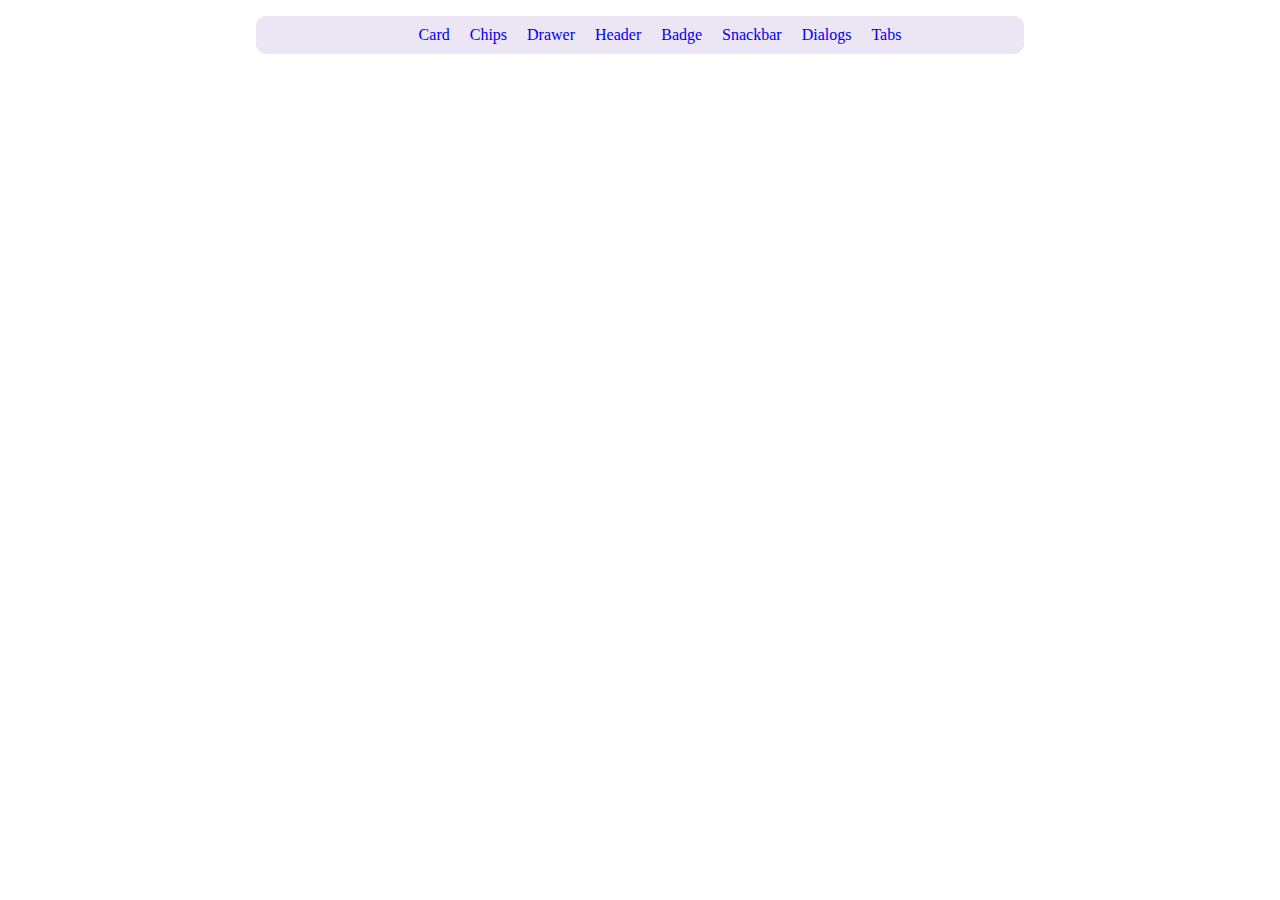
==== index.html @ 97e0ac13 "Front page created" ====
<!DOCTYPE html>
<html lang="en">

<head>
    <meta charset="UTF-8">
    <meta http-equiv="X-UA-Compatible" content="IE=edge">
    <meta name="viewport" content="width=device-width, initial-scale=1.0">
    <title>Week 2 Assignment</title>
    <link rel="stylesheet" href="/styles.css">
</head>

<body>
    <header class="head">

        <ul>
            <div class="div">
                <li class="list"><a href="#"> Card</a></li>
                <li class="list"><a href="#"> Chips</a></li>
                <li class="list"><a href="#"> Drawer</a></li>
                <li class="list"><a href="#">Header</a> </li>
                <li class="list"><a href="#"> Badge</a></li>
                <li class="list"><a href="#"> Snackbar</a></li>
                <li class="list"><a href="#">Dialogs</a> </li>
                <li class="list"><a href="#">Tabs</a> </li>
            </div>

        </ul>
    </header>
</body>

</html>
---- styles.css ----
header{
    background-color: rgb(236, 229, 243);
    border-radius: 10px;
    width: 60vw;
    margin: auto;
    
}
.div{
    display: flex;
    flex-wrap: wrap;
    justify-content: center;
   
}

li{
    list-style: none;
    padding: 10px;
}

a{
    text-decoration: none;
}

a:hover{
    color:rgb(164, 107, 221)
}
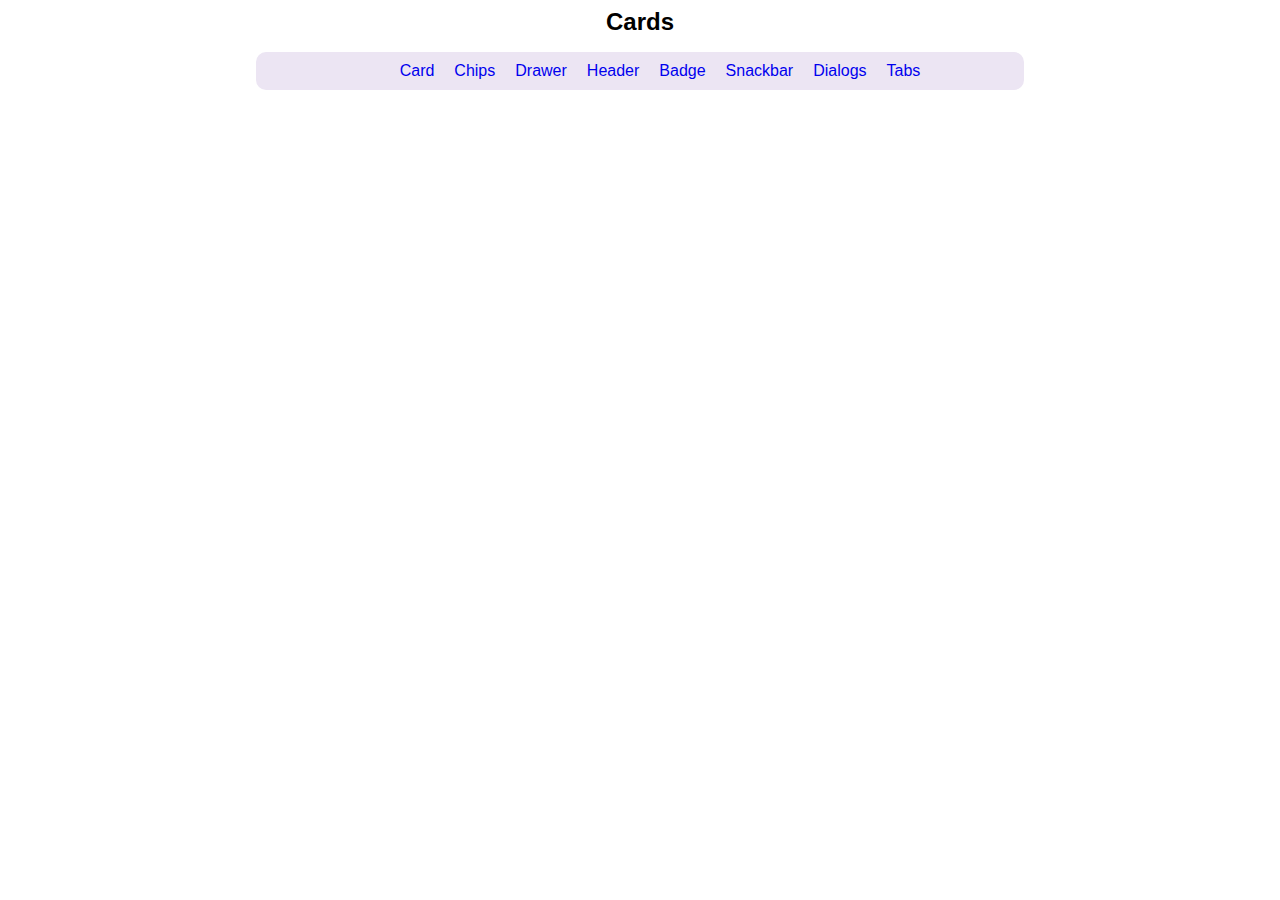
==== commit 155d1633: "Work startedd on card" ====
--- a/index.html
+++ b/index.html
@@ -10,8 +10,8 @@
 </head>
 
 <body>
+    <h4 class="head4">Cards</h4>
     <header class="head">
-
         <ul>
             <div class="div">
                 <li class="list"><a href="#"> Card</a></li>
@@ -23,9 +23,10 @@
                 <li class="list"><a href="#">Dialogs</a> </li>
                 <li class="list"><a href="#">Tabs</a> </li>
             </div>
-
         </ul>
     </header>
+
+
 </body>
 
 </html>--- a/styles.css
+++ b/styles.css
@@ -1,3 +1,9 @@
+*{
+    box-sizing: border-box;
+    font-family:'Lucida Sans', 'Lucida Sans Regular', 'Lucida Grande', 'Lucida Sans Unicode', Geneva, Verdana, sans-serif
+}
+
+
 header{
     background-color: rgb(236, 229, 243);
     border-radius: 10px;
@@ -23,4 +29,10 @@
 
 a:hover{
     color:rgb(164, 107, 221)
+}
+
+.head4{
+    font-size: 1.5rem;
+    text-align: center;
+   margin: 0;
 }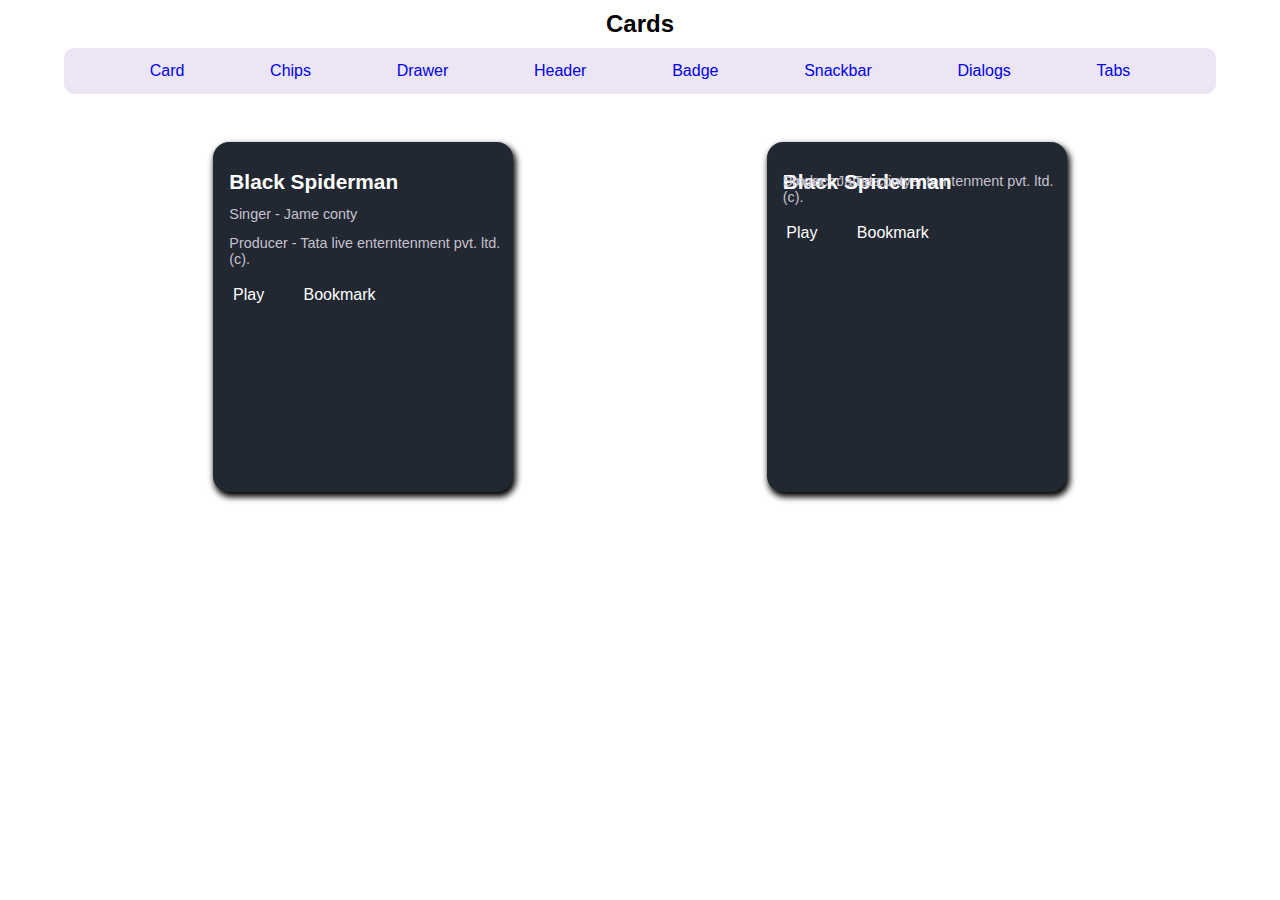
==== commit e898532c: "Few card done" ====
--- a/index.html
+++ b/index.html
@@ -6,25 +6,97 @@
     <meta http-equiv="X-UA-Compatible" content="IE=edge">
     <meta name="viewport" content="width=device-width, initial-scale=1.0">
     <title>Week 2 Assignment</title>
+    <script src="https://kit.fontawesome.com/2a3afcb5fd.js" crossorigin="anonymous"></script>
     <link rel="stylesheet" href="/styles.css">
 </head>
 
 <body>
     <h4 class="head4">Cards</h4>
     <header class="head">
-        <ul>
-            <div class="div">
-                <li class="list"><a href="#"> Card</a></li>
-                <li class="list"><a href="#"> Chips</a></li>
-                <li class="list"><a href="#"> Drawer</a></li>
-                <li class="list"><a href="#">Header</a> </li>
-                <li class="list"><a href="#"> Badge</a></li>
-                <li class="list"><a href="#"> Snackbar</a></li>
-                <li class="list"><a href="#">Dialogs</a> </li>
-                <li class="list"><a href="#">Tabs</a> </li>
+
+        <div class="div">
+            <li class="list"><a class="anchor1" href="#"> Card</a></li>
+            <li class="list"><a class="anchor1" href="#"> Chips</a></li>
+            <li class="list"><a class="anchor1" href="#"> Drawer</a></li>
+            <li class="list"><a class="anchor1" href="#">Header</a> </li>
+            <li class="list"><a class="anchor1" href="#"> Badge</a></li>
+            <li class="list"><a class="anchor1" href="#"> Snackbar</a></li>
+            <li class="list"><a class="anchor1" href="#">Dialogs</a> </li>
+            <li class="list"><a class="anchor1" href="#">Tabs</a> </li>
+        </div>
+    </header>
+
+    <div class="main">
+
+        <!--  first basic card  -->
+
+        <div class="container">
+            <div class="img">
+                <img class="image"
+                    src="https://www.pixelstalk.net/wp-content/uploads/2016/08/Black-Spiderman-Iphone-HD-Wallpaper.jpg"
+                    alt="">
             </div>
-        </ul>
-    </header>
+            <div class="text">
+                Black Spiderman
+            </div>
+            <div class="name">
+                Singer - Jame conty
+            </div>
+            <div class="company">
+                Producer - Tata live enterntenment pvt. ltd. (c).
+            </div>
+            <div class="btn-card">
+                <a class="like" href="#">Play</a>
+                <a class="like" href="#">Bookmark</a>
+                <a href="">
+                    <i class="far fa-heart "></i>
+                </a>
+                <a href="">
+                    <i class="fas fa-comment"></i>
+                </a>
+                <a href="">
+                    <i class="fab fa-youtube"></i>
+                </a>
+            </div>
+        </div>
+
+        <!-- second basic text over media  -->
+
+        <div class="container">
+            <div class="img">
+                <img class="image"
+                    src="https://www.pixelstalk.net/wp-content/uploads/2016/08/Black-Spiderman-Iphone-HD-Wallpaper.jpg"
+                    alt="">
+            </div>
+            <div class="text-1">
+                Black Spiderman
+            </div>
+            <div class="name-1">
+                Singer - Jame conty
+            </div>
+            <div class="company">
+                Producer - Tata live enterntenment pvt. ltd. (c).
+            </div>
+            <div class="btn-card">
+                <a class="like" href="#">Play</a>
+                <a class="like" href="#">Bookmark</a>
+                <a href="">
+                    <i class="far fa-heart "></i>
+                </a>
+                <a href="">
+                    <i class="fas fa-comment"></i>
+                </a>
+                <a href="">
+                    <i class="fab fa-youtube"></i>
+                </a>
+            </div>
+
+        </div>
+
+
+
+
+    </div>
 
 
 </body>
--- a/styles.css
+++ b/styles.css
@@ -1,38 +1,148 @@
-*{
+* {
     box-sizing: border-box;
-    font-family:'Lucida Sans', 'Lucida Sans Regular', 'Lucida Grande', 'Lucida Sans Unicode', Geneva, Verdana, sans-serif
+    font-family: 'Lucida Sans', 'Lucida Sans Regular', 'Lucida Grande', 'Lucida Sans Unicode', Geneva, Verdana, sans-serif
 }
 
 
-header{
+header {
     background-color: rgb(236, 229, 243);
     border-radius: 10px;
-    width: 60vw;
+    width: 90vw;
     margin: auto;
-    
+    padding: 10px;
+
 }
-.div{
+
+.div {
     display: flex;
     flex-wrap: wrap;
-    justify-content: center;
-   
+    justify-content: space-evenly;
+
+
+
 }
 
-li{
+li {
     list-style: none;
-    padding: 10px;
+    padding: 4px 10px;
 }
 
 a{
     text-decoration: none;
 }
 
-a:hover{
-    color:rgb(164, 107, 221)
+.anchor1{
+    text-decoration: none;
 }
 
-.head4{
+.anchor1:hover {
+    color: rgb(164, 107, 221)
+}
+
+.head4 {
     font-size: 1.5rem;
     text-align: center;
-   margin: 0;
-}+    margin: 10px;
+}
+
+
+
+
+
+
+
+.main{
+    display: flex;
+    flex-wrap: wrap;
+    justify-content: space-evenly;
+}
+
+
+
+/* first basic card */
+
+.image {
+    width: 300px;
+    height: 200;
+    border-radius: 1rem 1rem 0rem 0rem;
+}
+.container {
+    width: 300px;
+    height: 350px;
+    margin: 3rem;
+    box-shadow: 2px 4px 6px 1px black;
+    background-color: #222831;
+    border-radius: 1rem;
+}
+
+.text {
+    margin-left: 1rem;
+    margin-top: 0.6rem;
+    font-size: 1.3rem;
+    font-weight: 700;
+    color: white;
+}
+
+.name{
+    color: rgb(197, 193, 207);
+    font-size: 0.9rem;
+    font-weight: 300;
+    margin-top: 0.8rem ;
+    margin-left: 1rem;
+}
+
+.company{
+    color: rgb(197, 193, 207);
+    font-size: 0.9rem;
+    font-weight: 300;
+    margin-top: 0.8rem ;
+    margin-left: 1rem;
+}
+
+.btn-card{
+  display: flex;
+  justify-content: space-around;
+  margin-top: 1.2rem;
+}
+
+.like{
+    color: rgb(255, 255, 255);
+}
+
+.like:hover{
+  color: rgb(141, 134, 134);
+
+}
+
+.fa-heart{
+    color: rgb(253, 246, 246);
+}
+
+.fa-comment{
+    color: rgb(253, 246, 246);
+}
+
+.fa-youtube{
+    color: rgb(253, 8, 8);
+}
+
+
+/*second basic text over media */
+
+.text-1{
+position: absolute;
+margin-left: 1rem;
+margin-top: 0.6rem;
+font-size: 1.3rem;
+font-weight: 700;
+color: white;
+}
+
+.name-1{
+    color: rgb(197, 193, 207);
+    font-size: 0.9rem;
+    font-weight: 300;
+    margin-top: 0.8rem ;
+    margin-left: 1rem;
+    position: absolute;
+}
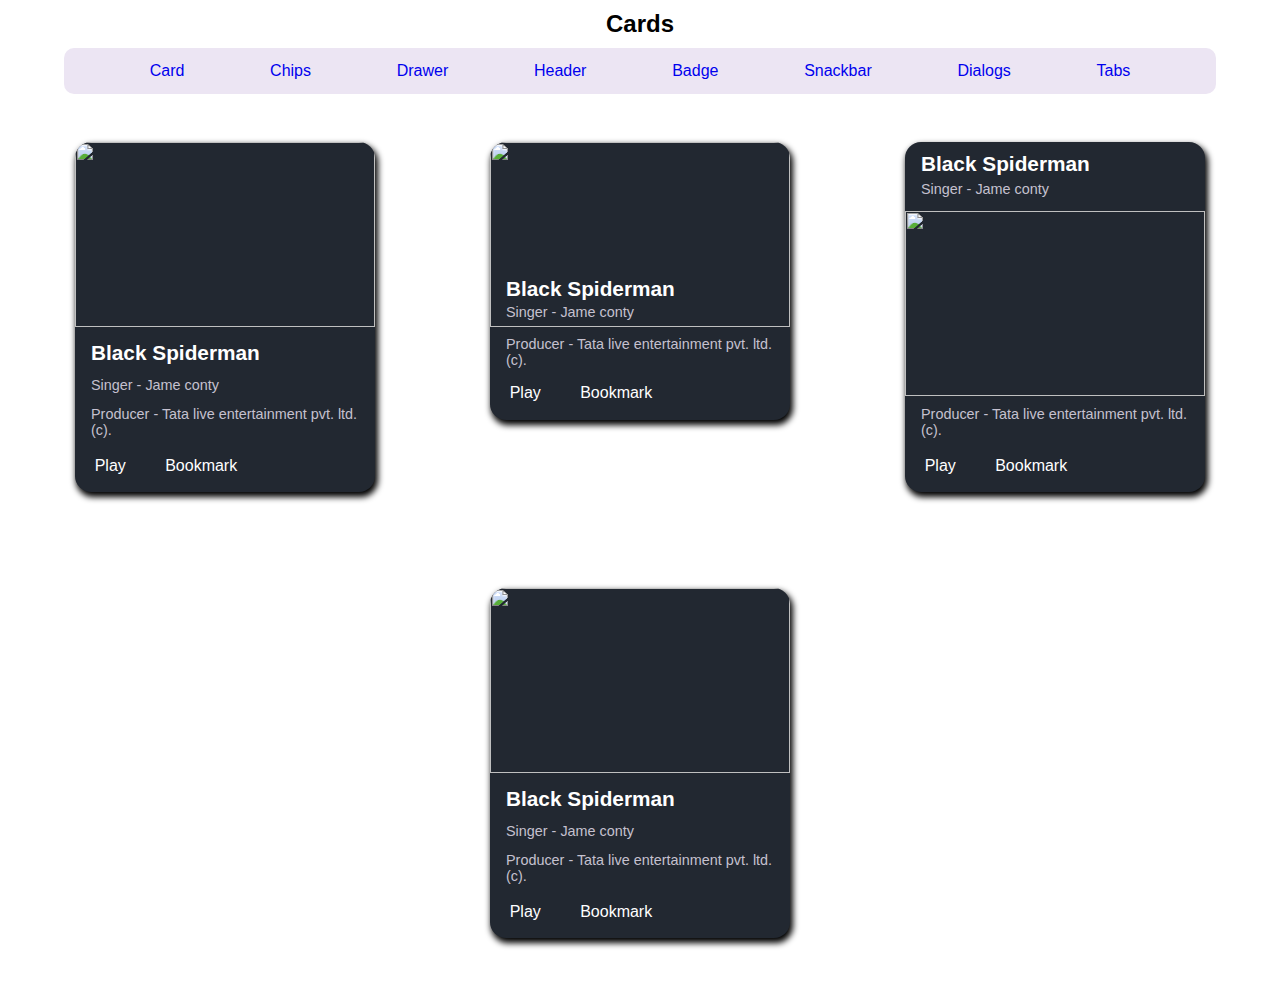
==== commit 5df79259: "3 card done" ====
--- a/index.html
+++ b/index.html
@@ -43,7 +43,7 @@
                 Singer - Jame conty
             </div>
             <div class="company">
-                Producer - Tata live enterntenment pvt. ltd. (c).
+                Producer - Tata live entertainment pvt. ltd. (c).
             </div>
             <div class="btn-card">
                 <a class="like" href="#">Play</a>
@@ -62,22 +62,24 @@
 
         <!-- second basic text over media  -->
 
-        <div class="container">
+        <div class="container-2">
             <div class="img">
                 <img class="image"
                     src="https://www.pixelstalk.net/wp-content/uploads/2016/08/Black-Spiderman-Iphone-HD-Wallpaper.jpg"
                     alt="">
             </div>
-            <div class="text-1">
-                Black Spiderman
+            <div class="position2b">
+                <div class="text">
+                    Black Spiderman
+                </div>
+                <div class="name-1">
+                    Singer - Jame conty
+                </div>
             </div>
-            <div class="name-1">
-                Singer - Jame conty
+            <div class="company-1">
+                Producer - Tata live entertainment pvt. ltd. (c).
             </div>
-            <div class="company">
-                Producer - Tata live enterntenment pvt. ltd. (c).
-            </div>
-            <div class="btn-card">
+            <div class="btn-card-1">
                 <a class="like" href="#">Play</a>
                 <a class="like" href="#">Bookmark</a>
                 <a href="">
@@ -93,6 +95,75 @@
 
         </div>
 
+        <!-- Third Basic w/header -->
+
+        <div class="container-3">
+            <div class="img">
+                <img class="image-3"
+                    src="https://www.pixelstalk.net/wp-content/uploads/2016/08/Black-Spiderman-Iphone-HD-Wallpaper.jpg"
+                    alt="">
+            </div>
+            <div class="text-3">
+                Black Spiderman
+            </div>
+            <div class="name-3">
+                Singer - Jame conty
+            </div>
+            <div class="company">
+                Producer - Tata live entertainment pvt. ltd. (c).
+            </div>
+            <div class="btn-card">
+                <a class="like" href="#">Play</a>
+                <a class="like" href="#">Bookmark</a>
+                <a href="">
+                    <i class="far fa-heart "></i>
+                </a>
+                <a href="">
+                    <i class="fas fa-comment"></i>
+                </a>
+                <a href="">
+                    <i class="fab fa-youtube"></i>
+                </a>
+            </div>
+        </div>
+
+
+        <!-- Fourth Basic w/ only buttons -->
+
+        <div class="container">
+            <div class="img">
+                <img class="image"
+                    src="https://www.pixelstalk.net/wp-content/uploads/2016/08/Black-Spiderman-Iphone-HD-Wallpaper.jpg"
+                    alt="">
+            </div>
+            <div class="text">
+                Black Spiderman
+            </div>
+            <div class="name">
+                Singer - Jame conty
+            </div>
+            <div class="company">
+                Producer - Tata live entertainment pvt. ltd. (c).
+            </div>
+            <div class="btn-card">
+                <a class="like" href="#">Play</a>
+                <a class="like" href="#">Bookmark</a>
+                <a class="display" href="">
+                    <i class="far fa-heart "></i>
+                </a>
+                <a class="display" href="">
+                    <i class="fas fa-comment"></i>
+                </a>
+                <a class="display" href="">
+                    <i class="fab fa-youtube"></i>
+                </a>
+            </div>
+        </div>
+
+
+
+
+
 
 
 
--- a/styles.css
+++ b/styles.css
@@ -27,11 +27,11 @@
     padding: 4px 10px;
 }
 
-a{
+a {
     text-decoration: none;
 }
 
-.anchor1{
+.anchor1 {
     text-decoration: none;
 }
 
@@ -51,7 +51,7 @@
 
 
 
-.main{
+.main {
     display: flex;
     flex-wrap: wrap;
     justify-content: space-evenly;
@@ -63,9 +63,10 @@
 
 .image {
     width: 300px;
-    height: 200;
+    height: 185px;
     border-radius: 1rem 1rem 0rem 0rem;
 }
+
 .container {
     width: 300px;
     height: 350px;
@@ -83,66 +84,132 @@
     color: white;
 }
 
-.name{
-    color: rgb(197, 193, 207);
-    font-size: 0.9rem;
-    font-weight: 300;
-    margin-top: 0.8rem ;
-    margin-left: 1rem;
-}
-
-.company{
-    color: rgb(197, 193, 207);
-    font-size: 0.9rem;
-    font-weight: 300;
-    margin-top: 0.8rem ;
-    margin-left: 1rem;
-}
-
-.btn-card{
-  display: flex;
-  justify-content: space-around;
-  margin-top: 1.2rem;
-}
-
-.like{
+.name {
+    color: rgb(197, 193, 207);
+    font-size: 0.9rem;
+    font-weight: 300;
+    margin-top: 0.8rem;
+    margin-left: 1rem;
+}
+
+.company {
+    color: rgb(197, 193, 207);
+    font-size: 0.9rem;
+    font-weight: 300;
+    margin-top: 0.8rem;
+    margin-left: 1rem;
+}
+
+.btn-card {
+    display: flex;
+    justify-content: space-around;
+    margin-top: 1.2rem;
+}
+
+.like {
     color: rgb(255, 255, 255);
 }
 
-.like:hover{
-  color: rgb(141, 134, 134);
-
-}
-
-.fa-heart{
+.like:hover {
+    color: rgb(141, 134, 134);
+
+}
+
+.fa-heart {
     color: rgb(253, 246, 246);
 }
 
-.fa-comment{
+.fa-comment {
     color: rgb(253, 246, 246);
 }
 
-.fa-youtube{
+.fa-youtube {
     color: rgb(253, 8, 8);
 }
 
 
 /*second basic text over media */
 
-.text-1{
-position: absolute;
-margin-left: 1rem;
-margin-top: 0.6rem;
-font-size: 1.3rem;
-font-weight: 700;
-color: white;
-}
-
-.name-1{
-    color: rgb(197, 193, 207);
-    font-size: 0.9rem;
-    font-weight: 300;
-    margin-top: 0.8rem ;
-    margin-left: 1rem;
-    position: absolute;
-}
+.container-2 {
+    width: 300px;
+    height: 278px;
+    margin: 3rem;
+    box-shadow: 2px 4px 6px 1px black;
+    background-color: #222831;
+    border-radius: 1rem;
+
+}
+
+.name-1 {
+    color: rgb(197, 193, 207);
+    font-size: 0.9rem;
+    font-weight: 300;
+    margin-top: 0.2rem;
+    margin-left: 1rem;
+}
+
+.position2b {
+    position: relative;
+    bottom: 4rem;
+}
+
+.btn-card-1 {
+    display: flex;
+    justify-content: space-around;
+    margin-top: 1.2rem;
+    position: relative;
+    bottom: 4rem;
+}
+
+.company-1 {
+    color: rgb(197, 193, 207);
+    font-size: 0.9rem;
+    font-weight: 300;
+    margin-top: 0.8rem;
+    margin-left: 1rem;
+    position: relative;
+    bottom: 3.8rem;
+}
+
+/* Third Basic w/header */
+
+.container-3 {
+    width: 300px;
+    height: 350px;
+    margin: 3rem;
+    box-shadow: 2px 4px 6px 1px black;
+    background-color: #222831;
+    border-radius: 1rem;
+}
+
+.image-3 {
+    width: 300px;
+    height: 185px;
+    position: relative;
+    top: 4.3rem;
+}
+
+.text-3 {
+    margin-left: 1rem;
+    margin-top: 0.6rem;
+    font-size: 1.3rem;
+    font-weight: 700;
+    color: white;
+    position: relative;
+    top: -11.8rem;
+}
+
+.name-3 {
+    color: rgb(197, 193, 207);
+    font-size: 0.9rem;
+    font-weight: 300;
+    margin-top: 0.8rem;
+    margin-left: 1rem;
+    position: relative;
+    top: -12.3rem;
+}
+
+
+/* Fourth Basic w/ only buttons */
+
+
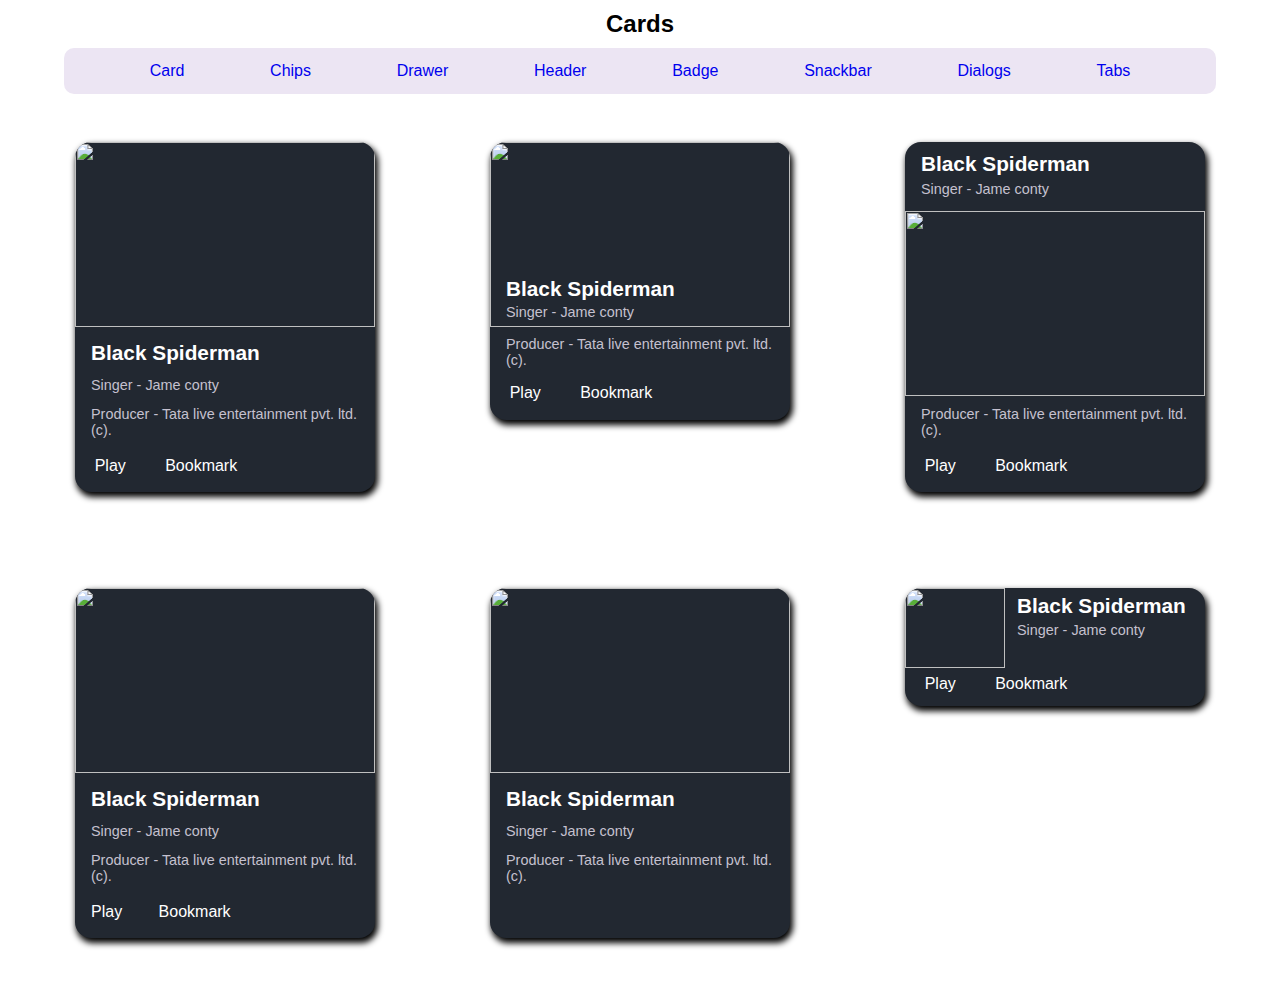
==== commit e9496cc6: "Card done" ====
--- a/index.html
+++ b/index.html
@@ -15,7 +15,7 @@
     <header class="head">
 
         <div class="div">
-            <li class="list"><a class="anchor1" href="#"> Card</a></li>
+            <li class="list"><a class="anchor1" href="/index.html"> Card</a></li>
             <li class="list"><a class="anchor1" href="#"> Chips</a></li>
             <li class="list"><a class="anchor1" href="#"> Drawer</a></li>
             <li class="list"><a class="anchor1" href="#">Header</a> </li>
@@ -145,9 +145,9 @@
             <div class="company">
                 Producer - Tata live entertainment pvt. ltd. (c).
             </div>
-            <div class="btn-card">
-                <a class="like" href="#">Play</a>
-                <a class="like" href="#">Bookmark</a>
+            <div class="btn-card-4">
+                <a class="like-4" href="#">Play</a>
+                <a class="like-4" href="#">Bookmark</a>
                 <a class="display" href="">
                     <i class="far fa-heart "></i>
                 </a>
@@ -161,7 +161,67 @@
         </div>
 
 
-
+        <!-- Fifth Basic w/ only icons -->
+
+        <div class="container">
+            <div class="img">
+                <img class="image"
+                    src="https://www.pixelstalk.net/wp-content/uploads/2016/08/Black-Spiderman-Iphone-HD-Wallpaper.jpg"
+                    alt="">
+            </div>
+            <div class="text">
+                Black Spiderman
+            </div>
+            <div class="name">
+                Singer - Jame conty
+            </div>
+            <div class="company">
+                Producer - Tata live entertainment pvt. ltd. (c).
+            </div>
+            <div class="btn-card-5">
+                <a class="like-5" href="#">Play</a>
+                <a class="like-5" href="#">Bookmark</a>
+                <a class="icon" href="">
+                    <i class="far fa-heart "></i>
+                </a>
+                <a class="icon" href="">
+                    <i class="fas fa-comment"></i>
+                </a>
+                <a class="icon" href="">
+                    <i class="fab fa-youtube"></i>
+                </a>
+            </div>
+        </div>
+
+
+        <!-- Sixth horizontal image and text -->
+
+        <div class="container-6">
+            <div class="img">
+                <img class="image-6"
+                    src="https://www.pixelstalk.net/wp-content/uploads/2016/08/Black-Spiderman-Iphone-HD-Wallpaper.jpg"
+                    alt="">
+            </div>
+            <div class="text-6">
+                Black Spiderman
+            </div>
+            <div class="name-6">
+                Singer - Jame conty
+            </div>
+            <div class="btn-card-6">
+                <a class="like" href="#">Play</a>
+                <a class="like" href="#">Bookmark</a>
+                <a href="">
+                    <i class="far fa-heart "></i>
+                </a>
+                <a href="">
+                    <i class="fas fa-comment"></i>
+                </a>
+                <a href="">
+                    <i class="fab fa-youtube"></i>
+                </a>
+            </div>
+        </div>
 
 
 
--- a/styles.css
+++ b/styles.css
@@ -212,4 +212,79 @@
 
 /* Fourth Basic w/ only buttons */
 
-
+.display {
+    display: none;
+}
+
+.btn-card-4 {
+    margin-top: 1.2rem;
+}
+
+.like-4 {
+    color: rgb(255, 255, 255);
+    padding: 1rem;
+}
+
+.like-4:hover {
+    color: rgb(141, 134, 134);
+}
+
+/* Fifth Basic w/ only icons */
+.like-5 {
+    display: none;
+}
+
+.btn-card-5 {
+    margin-left: 10rem;
+    display: flex;
+    margin-top: 1.2rem;
+}
+
+.icon {
+    padding:  0rem 0.9rem;
+    
+}
+
+/* Sixth horizontal image and text  */
+
+.image-6{
+    width: 100px;
+    height: 80px;
+    border-top-left-radius: 1rem;
+}
+
+.container-6{
+    width: 300px;
+    height: 118px;
+    margin: 3rem;
+    box-shadow: 2px 4px 6px 1px black;
+    background-color: #222831;
+    border-radius: 1rem;
+}
+
+.text-6{
+    font-size: 1.3rem;
+    font-weight: 700;
+    color: white;
+    position: relative;
+    top: -4.9rem;
+    left: 7rem;
+}
+
+.name-6{
+    color: rgb(197, 193, 207);
+    font-size: 0.9rem;
+    font-weight: 300;
+    margin-top: 0.4rem;
+    position: relative;
+    top: -5rem;
+    left: 7rem;
+}
+
+.btn-card-6{
+    display: flex;
+    justify-content: space-around;
+    margin-top: 1.2rem;
+    position: relative;
+    top: -3.9rem;
+}
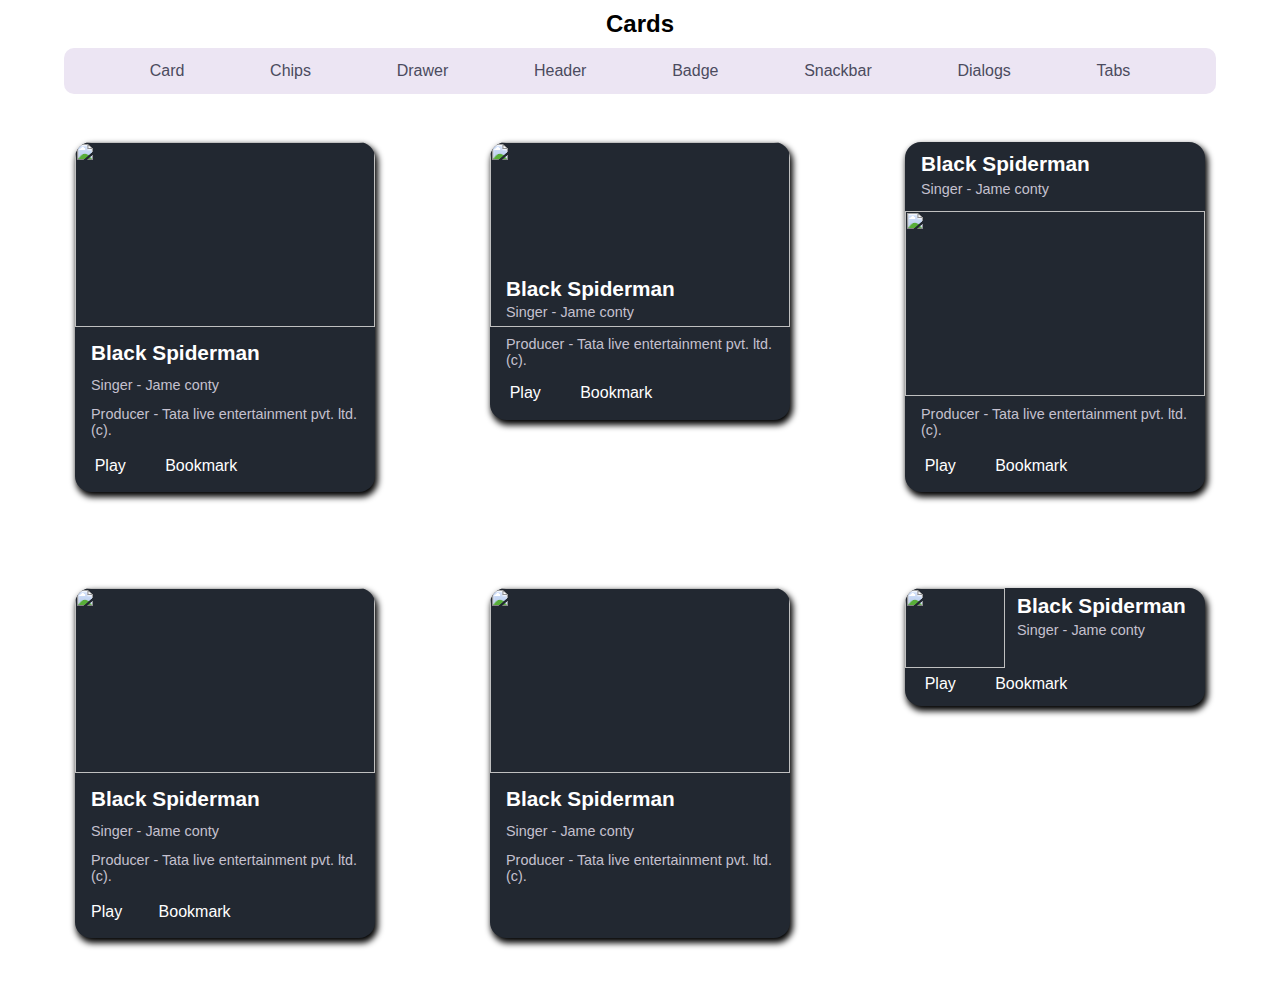
==== commit 83281ba7: "Header Done" ====
--- a/index.html
+++ b/index.html
@@ -16,13 +16,13 @@
 
         <div class="div">
             <li class="list"><a class="anchor1" href="/index.html"> Card</a></li>
-            <li class="list"><a class="anchor1" href="#"> Chips</a></li>
-            <li class="list"><a class="anchor1" href="#"> Drawer</a></li>
-            <li class="list"><a class="anchor1" href="#">Header</a> </li>
-            <li class="list"><a class="anchor1" href="#"> Badge</a></li>
-            <li class="list"><a class="anchor1" href="#"> Snackbar</a></li>
-            <li class="list"><a class="anchor1" href="#">Dialogs</a> </li>
-            <li class="list"><a class="anchor1" href="#">Tabs</a> </li>
+            <li class="list"><a class="anchor1" href="/chips.html"> Chips</a></li>
+            <li class="list"><a class="anchor1" href="/drawers.html"> Drawer</a></li>
+            <li class="list"><a class="anchor1" href="/header.html">Header</a> </li>
+            <li class="list"><a class="anchor1" href="/badge.html"> Badge</a></li>
+            <li class="list"><a class="anchor1" href="/snackbar.html"> Snackbar</a></li>
+            <li class="list"><a class="anchor1" href="/dialogs.html">Dialogs</a> </li>
+            <li class="list"><a class="anchor1" href="/tabs.html">Tabs</a> </li>
         </div>
     </header>
 
--- a/styles.css
+++ b/styles.css
@@ -33,10 +33,11 @@
 
 .anchor1 {
     text-decoration: none;
+    color:rgb(75, 75, 94);
 }
 
 .anchor1:hover {
-    color: rgb(164, 107, 221)
+    color: rgb(187, 153, 221)
 }
 
 .head4 {
